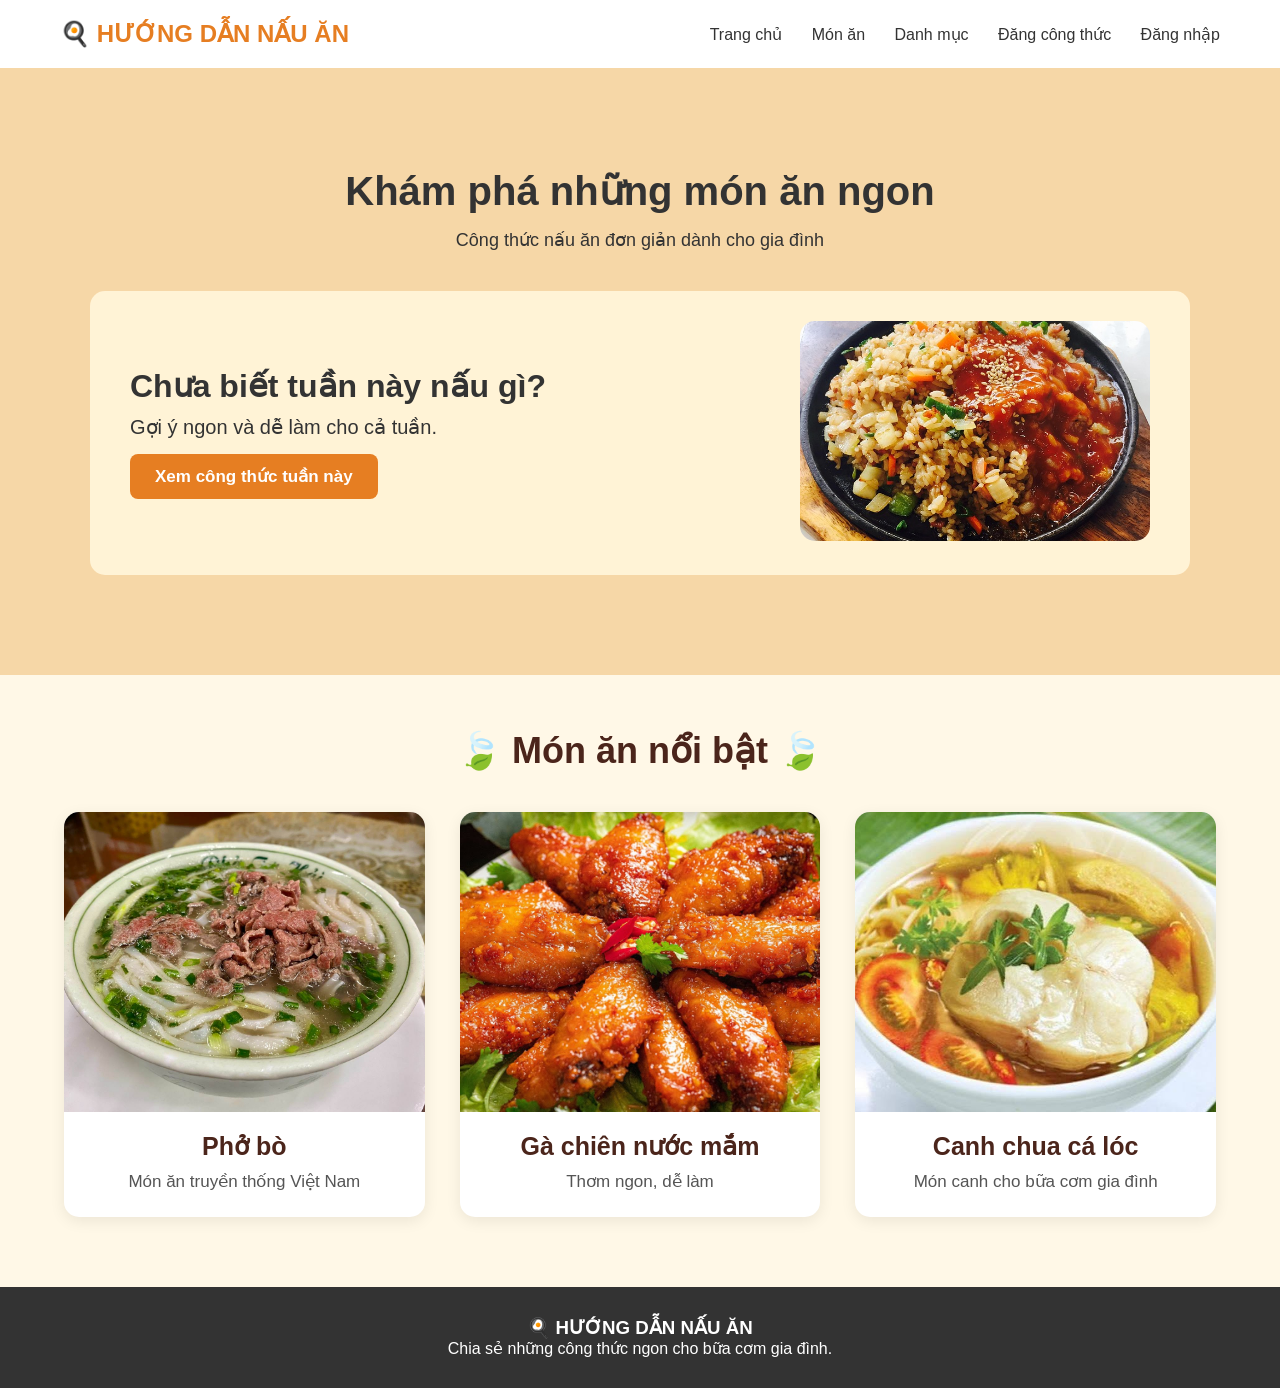
==== index.html @ c2b08f07 "Initial commit" ====
<!DOCTYPE html>
<html lang="vi">

<head>
    <meta charset="UTF-8">
    <meta name="viewport" content="width=device-width, initial-scale=1.0">
    <title>Hướng dẫn ấu ăn</title>
    <link rel="stylesheet" href="style.css">
</head>

<!-- HỘP GỢI Ý MÓN ĂN -->
<div id="hopGoiY" class="hop-goi-y">

    <div class="noi-dung-goi-y">

        <span class="dong" onclick="dongGoiY()">&times;</span>
        <h2>🍽️ Gợi ý món ăn tuần này</h2>
        <p class="mo-ta">
            Một vài món ngon, dễ làm cho gia đình
        </p>

        <div class="goi-y-mon">

            <!-- MÓN 1 -->
            <div class="goi-y-card">
                <img src="images/Dau xot ca chua.jpg" alt="Đậu xốt cà chua">
                <h3>Đậu xốt cà chua</h3>
                <p>⏱ 25 phút</p>
            </div>

            <!-- MÓN 2 -->
            <div class="goi-y-card">
                <img src="images/Com chien.jpg" alt="Cơm chiên">
                <h3>Cơm chiên</h3>
                <p>⏱ 25 phút</p>
            </div>

            <!-- MÓN 3 -->
            <div class="goi-y-card">
                <img src="images/Canh xuong khoai tay ca rot.jpg" alt="Canh xuơng khoai tây cà rốt">
                <h3>Canh xuơng khoai tây cà rốt</h3>
                <p>⏱ 20 phút</p>
            </div>

            <!-- MÓN 4 -->
            <div class="goi-y-card">
                <img src="images/Bun bo.jpg" alt="Bún bò">
                <h3>Bún bò</h3>
                <p>⏱ 20 phút</p>
            </div>
        </div>

        <button class="nut-dong" onclick="dongGoiY()">
            Đóng
        </button>

    </div>

</div>

<script src="script.js"></script>

<body>

    <!-- MENU -->
    <header>
        <div class="logo">
            🍳 HƯỚNG DẪN NẤU ĂN
        </div>

        <nav>
            <a href="index.html">Trang chủ</a>
            <a href="mon-an.html">Món ăn</a>
            <a href="danh-muc.html">Danh mục</a>
            <a href="#">Đăng công thức</a>
            <a href="#">Đăng nhập</a>
        </nav>
    </header>

    <!-- PHẦN GIỚI THIỆU -->
<section class="banner">

    <h1>Khám phá những món ăn ngon</h1>

    <p>
        Công thức nấu ăn đơn giản dành cho gia đình
    </p>

    <!-- BANNER TUẦN NÀY -->
    <div class="banner-tuan">
        <div class="banner-noi-dung">
            <h2>Chưa biết tuần này nấu gì?</h2>
            <p>Gợi ý ngon và dễ làm cho cả tuần.</p>
            <button onclick="moGoiY()">Xem công thức tuần này</button>
        </div>

        <div class="banner-mon-an">
            <img src="images/Com chien.jpg" alt="Cơm chiên">
        </div>

    </div>

</section>

    <!-- MÓN ĂN NỔI BẬT -->
<!-- MÓN ĂN NỔI BẬT -->
<section class="mon-an">

    <h2>🍃 Món ăn nổi bật 🍃</h2>

    <div class="danh-sach">

        <!-- PHỞ BÒ -->
        <div class="mon">

            <div class="anh-mon">
                <img src="images/Pho bo.jpg" alt="Phở bò">
            </div>

            <div class="thong-tin-mon">
                <h3>Phở bò</h3>
                <p>Món ăn truyền thống Việt Nam</p>
            </div>

        </div>


        <!-- GÀ CHIÊN -->
        <div class="mon">

            <div class="anh-mon">
                <img src="images/Ga chien nuoc mam.jpg" alt="Gà chiên nước mắm">
            </div>

            <div class="thong-tin-mon">
                <h3>Gà chiên nước mắm</h3>
                <p>Thơm ngon, dễ làm</p>
            </div>

        </div>


        <!-- CANH CHUA -->
        <div class="mon">

            <div class="anh-mon">
                <img src="images/Canh chua ca loc.jpg" alt="Canh chua">
            </div>

            <div class="thong-tin-mon">
                <h3>Canh chua cá lóc</h3>
                <p>Món canh cho bữa cơm gia đình</p>
            </div>

        </div>

    </div>

</section>


    <!-- DANH MỤC -->


    <!-- FOOTER -->
    <footer>
        <h3>🍳 HƯỚNG DẪN NẤU ĂN</h3>
        <p>
            Chia sẻ những công thức ngon cho bữa cơm gia đình.
        </p>
    </footer>

</body>

</html>
---- style.css ----
* {
    margin: 0;
    padding: 0;
    box-sizing: border-box;
}

body {
    font-family: Arial, sans-serif;
    background-color: #FFF8E7;
    color: #333;
}

/* MENU */
header {
    display: flex;
    justify-content: space-between;
    align-items: center;
    padding: 20px 60px;
    background-color: white;
}

.logo {
    font-size: 24px;
    font-weight: bold;
    color: #E67E22;
}

nav a {
    text-decoration: none;
    color: #333;
    margin-left: 25px;
}

nav a:hover {
    color: #E67E22;
}


/* BANNER */
.banner {
    text-align: center;
    padding: 100px 20px;
    background-color: #F6D7A7;
}

.banner h1 {
    font-size: 40px;
    margin-bottom: 15px;
}

.banner p {
    font-size: 18px;
    margin-bottom: 25px;
}

.banner button {
    padding: 12px 25px;
    border: none;
    border-radius: 8px;
    background-color: #E67E22;
    color: white;
    font-size: 16px;
}

/* =========================
   MÓN ĂN NỔI BẬT
========================= */
.mon-an {
    padding: 55px 5% 70px;
    background-color: #fff8e7;
    text-align: center;
}

/* TIÊU ĐỀ */
.mon-an h2 {
    margin-bottom: 40px;
    font-size: 36px;
    color: #4b251b;
    font-weight: bold;
}

/* DANH SÁCH 3 MÓN */
.danh-sach {
    display: flex;
    justify-content: center;
    align-items: stretch;
    gap: 35px;
    width: 100%;
    max-width: 1400px;
    margin: 0 auto;
}

/* THẺ MÓN ĂN */
.mon {
    width: 32%;
    max-width: 500px;
    background-color: white;
    border-radius: 15px;
    overflow: hidden;
    box-shadow: 0 4px 15px rgba(0, 0, 0, 0.08);
    transition: 0.3s;
}

/* HIỆU ỨNG KHI DI CHUỘT */
.mon:hover {
    transform: translateY(-5px);
    box-shadow: 0 8px 20px rgba(0, 0, 0, 0.15);
}

/* ẢNH */
.anh-mon {
    width: 100%;
    height: 300px;
    overflow: hidden;
}

/* ẢNH BÊN TRONG */
.anh-mon img {
    width: 100%;
    height: 100%;
    object-fit: cover;
    display: block;
    transition: 0.3s;
}

/* PHÓNG TO ẢNH KHI DI CHUỘT */
.mon:hover .anh-mon img {
    transform: scale(1.05);
}

/* THÔNG TIN */
.thong-tin-mon {
    padding: 20px 15px 25px;
}

/* TÊN MÓN */
.thong-tin-mon h3 {
    margin: 0 0 10px;
    font-size: 25px;
    color: #4b251b;
}

/* MÔ TẢ */
.thong-tin-mon p {
    margin: 0;
    font-size: 17px;
    color: #555;
}

/* DANH MỤC */
.danh-muc {
    text-align: center;
    padding: 50px 60px;
    background-color: white;
}

.categories {
    display: flex;
    justify-content: center;
    gap: 20px;
}

.categories div {
    padding: 15px 25px;
    background-color: #FFF8E7;
    border-radius: 8px;
}

/* FOOTER */
footer {
    text-align: center;
    padding: 30px;
    background-color: #333;
    color: white;
}

/* BANNER TUẦN NÀY */
.banner-tuan {
    max-width: 1100px;
    margin: 40px auto 0;
    padding: 30px 40px;
    display: flex;
    justify-content: space-between;
    align-items: center;
    background-color: #FFF3D6;
    border-radius: 15px;
    text-align: left;
}

.banner-noi-dung h2 {
    font-size: 32px;
    margin-bottom: 10px;
}

.banner-noi-dung p {
    font-size: 20px;
    margin-bottom: 15px;
}

.banner-noi-dung button {
    background-color: #E67E22;
    color: white;
    border: none;
    border-radius: 8px;
    padding: 12px 25px;
    font-size: 17px;
    font-weight: bold;
}

.banner-mon-an {
    width: 350px;
}

.banner-mon-an img {
    width: 100%;
    height: 220px;
    object-fit: cover;
    border-radius: 15px;
}

/* =========================
   HỘP GỢI Ý MÓN ĂN
========================= */
.hop-goi-y {
    display: none;
    position: fixed;
    top: 0;
    left: 0;
    width: 100%;
    height: 100%;
    background-color: rgba(0, 0, 0, 0.5);
    justify-content: center;
    align-items: center;
    z-index: 1000;
}

/* NỘI DUNG */
.noi-dung-goi-y {
    position: relative;
    width: 850px;
    max-width: 90%;
    padding: 35px;
    background-color: #fff8e7;
    border-radius: 20px;
    text-align: center;
}

/* TIÊU ĐỀ */
.noi-dung-goi-y h2 {
    margin-bottom: 10px;
    font-size: 30px;
    color: #4b251b;
}

/* MÔ TẢ */
.mo-ta {
    margin-bottom: 25px;
    color: #666;
    font-size: 16px;
}

/* DANH SÁCH */
.goi-y-mon {
    display: flex;
    justify-content: center;
    gap: 20px;
}

/* CARD */
.goi-y-card {
    width: 30%;
    background-color: white;
    border-radius: 12px;
    overflow: hidden;
    box-shadow: 0 3px 10px rgba(0, 0, 0, 0.1);
}

/* ẢNH */
.goi-y-card img {
    width: 100%;
    height: 150px;
    object-fit: cover;
}

/* TÊN */
.goi-y-card h3 {
    margin: 12px 0 5px;
    color: #4b251b;
}

/* THỜI GIAN */
.goi-y-card p {
    margin-bottom: 15px;
    color: #777;
}

/* NÚT ĐÓNG */
.nut-dong {
    margin-top: 25px;
    padding: 10px 25px;
    border: none;
    border-radius: 8px;
    background-color: #e67e22;
    color: white;
    font-size: 16px;
    cursor: pointer;
}

/* DẤU X */
.dong {
    position: absolute;
    top: 15px;
    right: 25px;
    font-size: 30px;
    cursor: pointer;
    color: #555;
}

/* =========================
   TRANG MÓN ĂN
========================= */
.tieu-de-trang {
    text-align: center;
    padding: 60px 20px 40px;
    background-color: #fff8e7;
}

.tieu-de-trang h1 {
    font-size: 38px;
    color: #4b251b;
    margin-bottom: 10px;
}

.tieu-de-trang p {
    font-size: 18px;
    color: #666;
}

/* DANH SÁCH MÓN */
.danh-sach-mon {
    padding: 40px 6% 70px;
    background-color: #fff8e7;
    display: flex;
    flex-wrap: wrap;
    justify-content: center;
    gap: 30px;
}

/* CARD MÓN */
.mon-card {
    width: 280px;
    background-color: white;
    border-radius: 15px;
    overflow: hidden;
    text-align: center;
    box-shadow: 0 4px 12px rgba(0,0,0,0.1);
}

.mon-card img {
    width: 100%;
    height: 200px;
    object-fit: cover;
}

.mon-card h2 {
    color: #4b251b;
    margin: 15px 0 8px;
}

.mon-card p {
    color: #666;
    padding: 0 15px;
}

.mon-card span {
    display: inline-block;
    margin: 10px 0 20px;
    padding: 6px 12px;
    background-color: #ffe0b2;
    border-radius: 20px;
    color: #8a4b08;
}

/* =========================
   DANH MỤC
========================= */
.danh-muc {
    display: flex;
    justify-content: center;
    align-items: stretch;
    gap: 30px;
    flex-wrap: wrap;
    padding: 40px 20px;
}

/* CARD DANH MỤC */
.danh-muc-card {
    width: 260px;
    padding: 30px 20px;
    background-color: #fff8e7;
    border-radius: 15px;
    text-align: center;
    box-shadow: 0 4px 12px rgba(0,0,0,0.1);
}

.danh-muc-card .icon {
    font-size: 55px;
    margin-bottom: 10px;
}

.danh-muc-card h2 {
    color: #4b251b;
    margin-bottom: 10px;
}

.danh-muc-card p {
    color: #666;
}

.danh-muc-card {
    display: block;
    text-decoration: none;
    color: inherit;
    cursor: pointer;
    transition: 0.3s;
}

.danh-muc-card:hover {
    transform: translateY(-8px);
    box-shadow: 0 8px 18px rgba(0, 0, 0, 0.15);
}
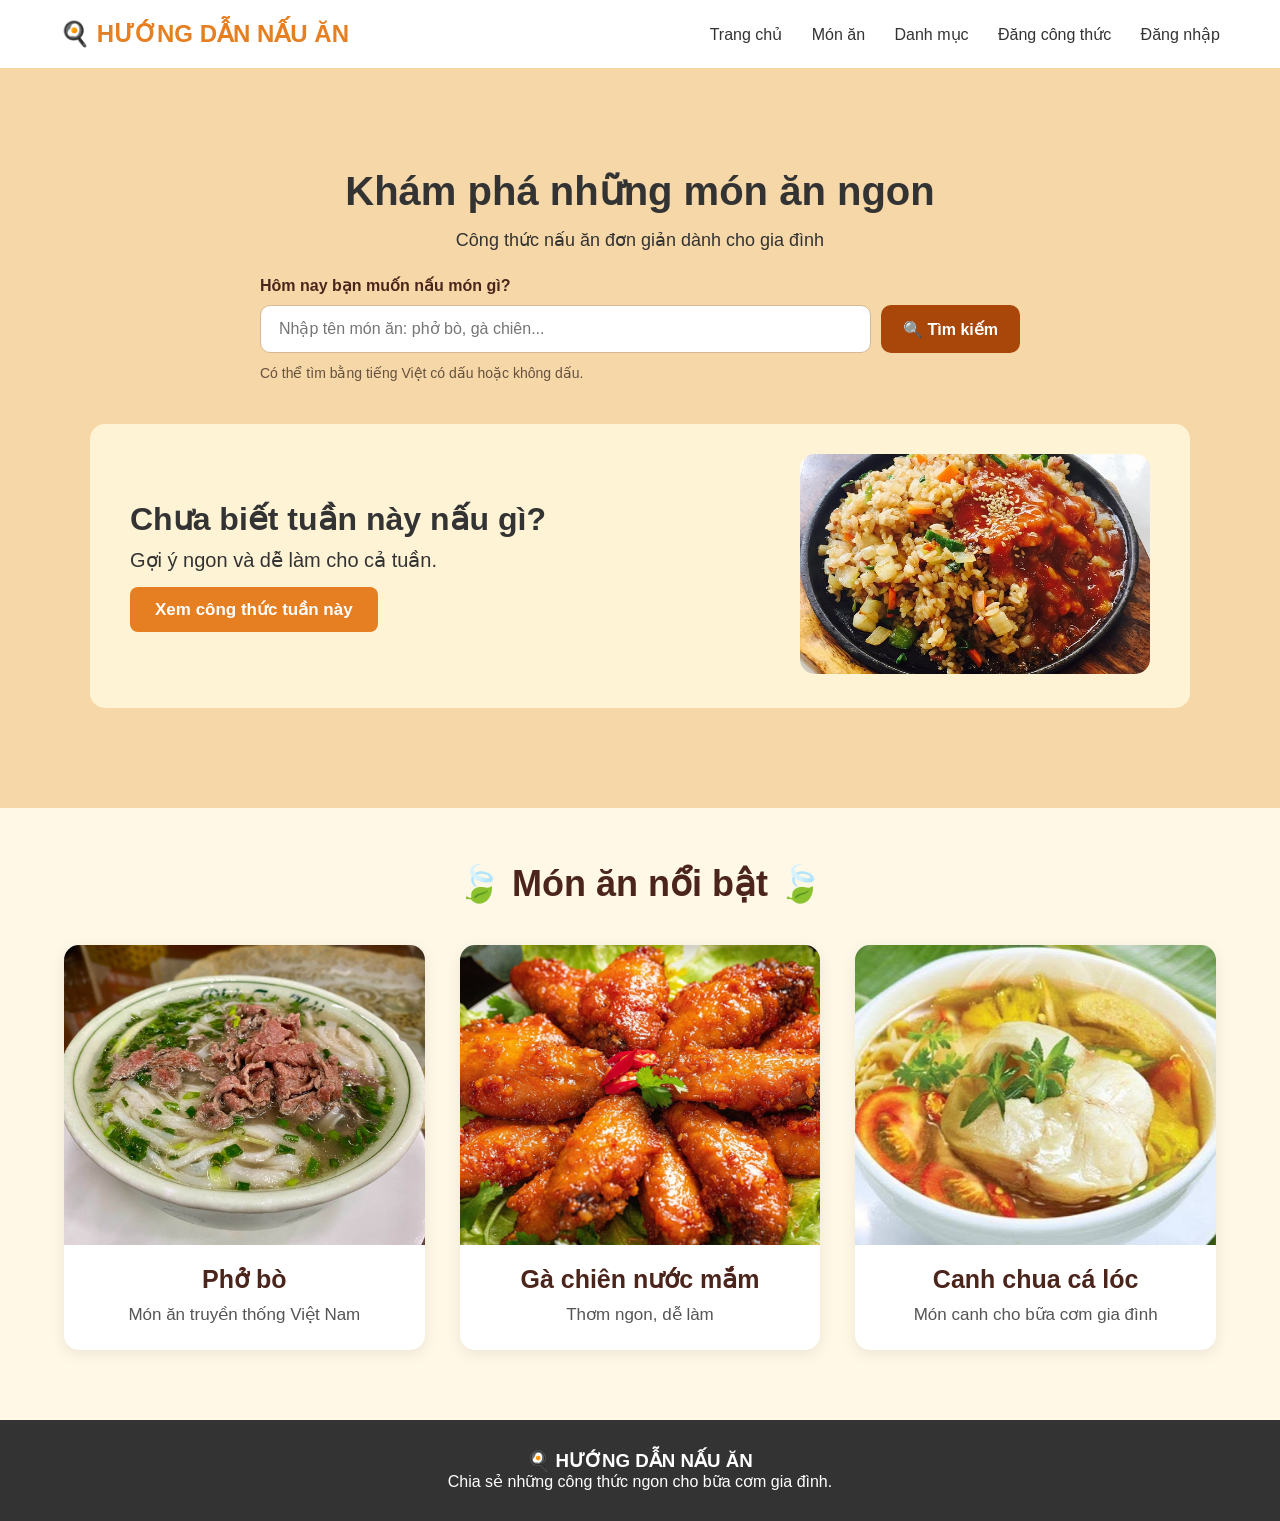
==== commit 10109a46: "tìm kiếm" ====
--- a/index.html
+++ b/index.html
@@ -85,7 +85,23 @@
     <p>
         Công thức nấu ăn đơn giản dành cho gia đình
     </p>
+<form class="khung-tim-kiem" action="mon-an.html" method="get" role="search">
+    <label for="timKiemTrangChu">Hôm nay bạn muốn nấu món gì?</label>
 
+    <div class="hang-tim-kiem">
+        <input
+            type="search"
+            id="timKiemTrangChu"
+            name="q"
+            placeholder="Nhập tên món ăn: phở bò, gà chiên..."
+        >
+        <button type="submit">🔍 Tìm kiếm</button>
+    </div>
+
+    <p class="goi-y-tim-kiem">
+        Có thể tìm bằng tiếng Việt có dấu hoặc không dấu.
+    </p>
+</form>
     <!-- BANNER TUẦN NÀY -->
     <div class="banner-tuan">
         <div class="banner-noi-dung">
--- a/style.css
+++ b/style.css
@@ -429,3 +429,148 @@
     transform: translateY(-8px);
     box-shadow: 0 8px 18px rgba(0, 0, 0, 0.15);
 }
+/* ===== TÌM KIẾM MÓN ĂN ===== */
+
+[hidden] {
+    display: none !important;
+}
+
+.khu-tim-kiem {
+    padding: 40px 20px 0;
+    text-align: center;
+}
+
+.khu-tim-kiem h1 {
+    color: #4b251b;
+    font-size: clamp(26px, 4vw, 36px);
+}
+
+.khung-tim-kiem {
+    width: 100%;
+    max-width: 760px;
+    margin: 25px auto;
+    text-align: left;
+}
+
+.khung-tim-kiem label {
+    display: block;
+    margin-bottom: 10px;
+    font-weight: bold;
+    color: #4b251b;
+}
+
+.hang-tim-kiem {
+    display: flex;
+    gap: 10px;
+}
+
+.hang-tim-kiem input {
+    flex: 1;
+    min-width: 0;
+    padding: 14px 18px;
+    border: 1px solid #d7b894;
+    border-radius: 10px;
+    background: white;
+    font: inherit;
+}
+
+.khung-tim-kiem button {
+    padding: 13px 22px;
+    border: none;
+    border-radius: 10px;
+    background: #a9470b;
+    color: white;
+    font: inherit;
+    font-weight: bold;
+    cursor: pointer;
+    transition: background 0.2s;
+}
+
+.khung-tim-kiem button:hover {
+    background: #873807;
+}
+
+.khung-tim-kiem :focus-visible {
+    outline: 3px solid #8a4b08;
+    outline-offset: 3px;
+}
+
+.khung-tim-kiem .goi-y-tim-kiem {
+    margin: 10px 0 0;
+    color: #65513f;
+    font-size: 14px;
+    line-height: 1.5;
+}
+
+.hang-bo-loc {
+    display: flex;
+    align-items: center;
+    flex-wrap: wrap;
+    gap: 12px;
+    margin-top: 18px;
+}
+
+.hang-bo-loc label {
+    margin-bottom: 0;
+}
+
+.hang-bo-loc select {
+    min-width: 0;
+    padding: 12px;
+    border: 1px solid #d7b894;
+    border-radius: 10px;
+    background: white;
+    color: #333;
+    font: inherit;
+}
+
+.khung-tim-kiem .nut-xoa {
+    background: #ffead2;
+    color: #873807;
+}
+
+.khung-tim-kiem .nut-xoa:hover {
+    background: #ffdbb1;
+}
+
+#soKetQua {
+    color: #65513f;
+    line-height: 1.6;
+    overflow-wrap: anywhere;
+}
+
+#khongCoKetQua {
+    max-width: 760px;
+    margin: 25px auto;
+    padding: 35px 20px;
+    border-radius: 15px;
+    background: white;
+}
+
+#khongCoKetQua h2 {
+    margin-bottom: 12px;
+    color: #4b251b;
+}
+
+#khongCoKetQua p {
+    color: #666;
+}
+
+@media (max-width: 600px) {
+    .hang-tim-kiem {
+        flex-direction: column;
+    }
+
+    .hang-tim-kiem input,
+    .hang-tim-kiem button {
+        width: 100%;
+    }
+
+    .hang-bo-loc select {
+        flex: 1;
+    }
+
+    .hang-bo-loc .nut-xoa {
+        width: 100%;
+    }
+}
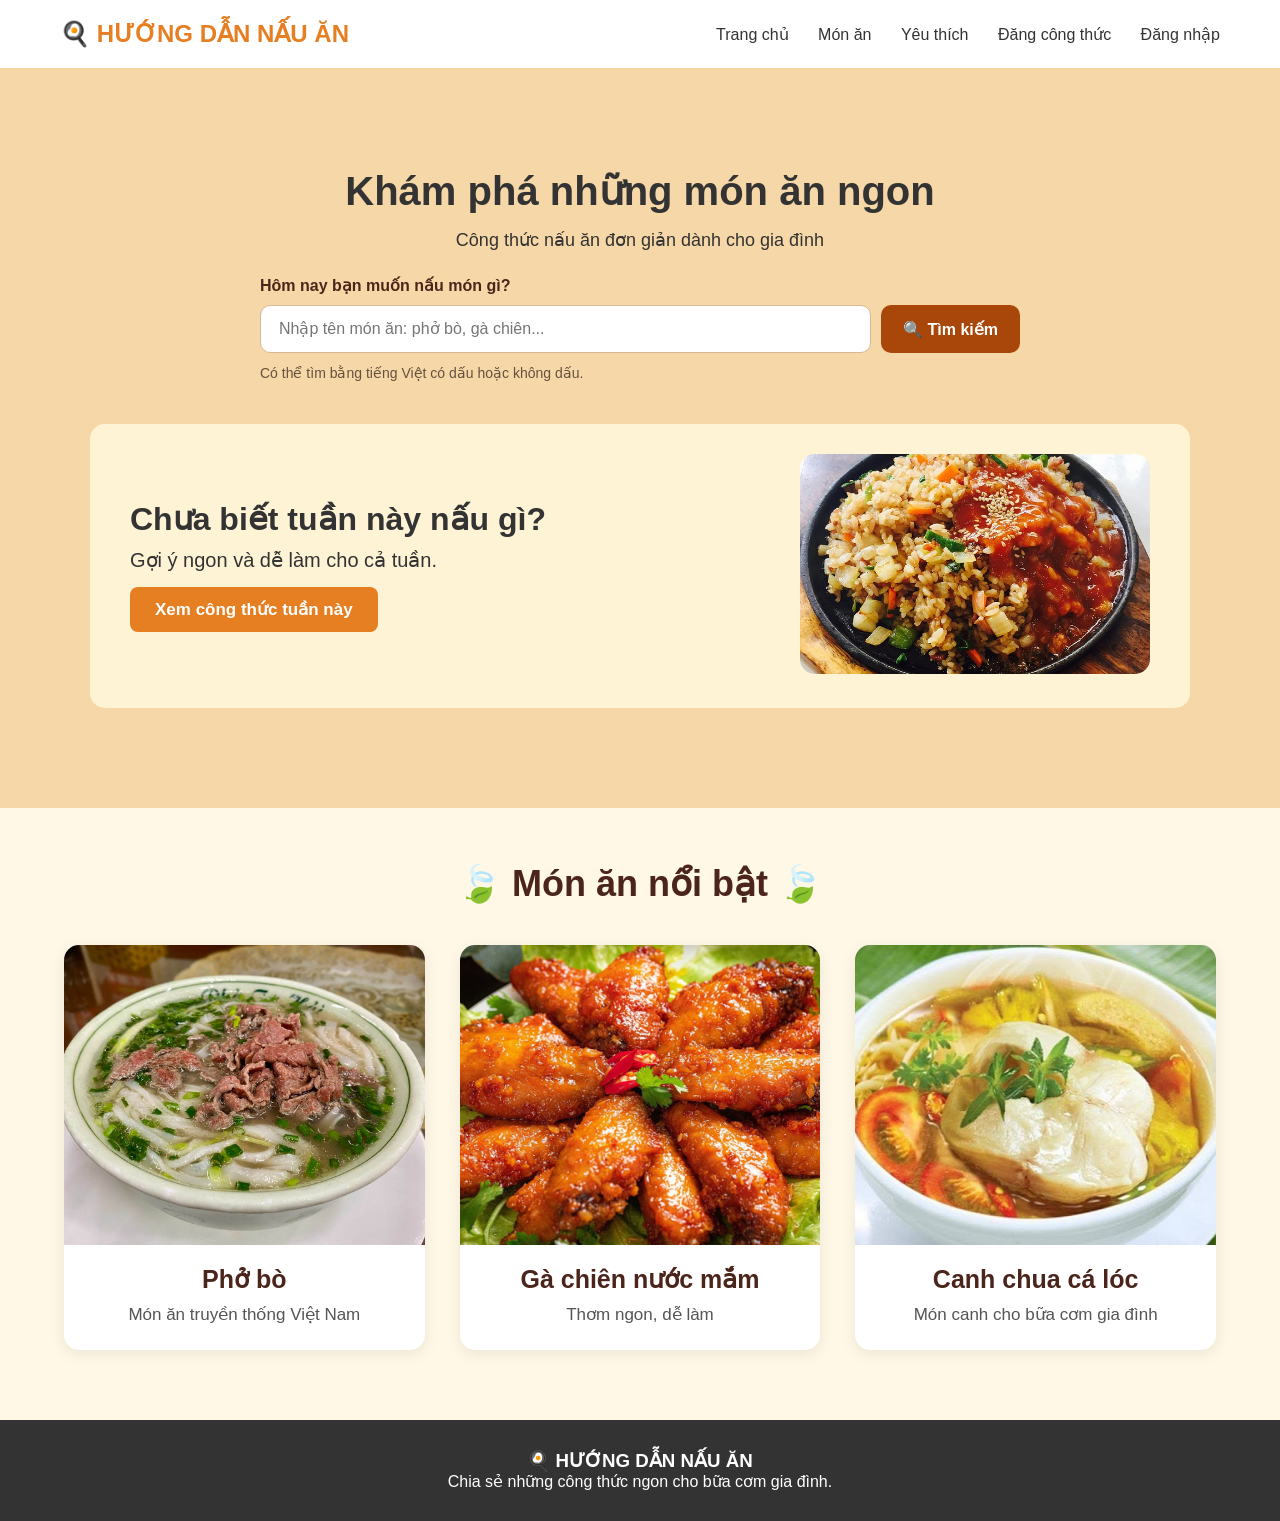
==== commit ed1b4035: "them phan yeu thich" ====
--- a/index.html
+++ b/index.html
@@ -4,9 +4,11 @@
 <head>
     <meta charset="UTF-8">
     <meta name="viewport" content="width=device-width, initial-scale=1.0">
-    <title>Hướng dẫn ấu ăn</title>
+    <title>Hướng dẫn nấu ăn</title>
     <link rel="stylesheet" href="style.css">
 </head>
+
+<body>
 
 <!-- HỘP GỢI Ý MÓN ĂN -->
 <div id="hopGoiY" class="hop-goi-y">
@@ -58,9 +60,6 @@
 
 </div>
 
-<script src="script.js"></script>
-
-<body>
 
     <!-- MENU -->
     <header>
@@ -71,9 +70,9 @@
         <nav>
             <a href="index.html">Trang chủ</a>
             <a href="mon-an.html">Món ăn</a>
-            <a href="danh-muc.html">Danh mục</a>
-            <a href="#">Đăng công thức</a>
-            <a href="#">Đăng nhập</a>
+            <a href="yeu-thich.html">Yêu thích</a>
+            <a href="dang-cong-thuc.html" class="recipe-link">Đăng công thức</a>
+            <a href="dang-nhap.html" class="auth-link">Đăng nhập</a>
         </nav>
     </header>
 
@@ -186,6 +185,7 @@
         </p>
     </footer>
 
+<script src="config.js"></script>
+<script src="script.js"></script>
 </body>
-
-</html>+</html>
--- a/style.css
+++ b/style.css
@@ -573,4 +573,419 @@
     .hang-bo-loc .nut-xoa {
         width: 100%;
     }
-}+}
+.mon-card,
+.mon,
+.goi-y-card {
+    cursor: pointer;
+}
+/* =========================
+   TRANG CHI TIẾT MÓN ĂN
+========================= */
+
+.chi-tiet-mon {
+    max-width: 1250px;
+    margin: 0 auto;
+    padding: 35px 25px 70px;
+}
+
+.nut-quay-lai {
+    display: inline-block;
+    margin-bottom: 25px;
+    color: #a9470b;
+    font-weight: bold;
+    text-decoration: none;
+}
+
+.nut-quay-lai:hover {
+    text-decoration: underline;
+}
+
+.chi-tiet-dau-trang {
+    display: grid;
+    grid-template-columns: minmax(0, 1.6fr) minmax(300px, 0.75fr);
+    gap: 35px;
+    align-items: start;
+}
+
+.chi-tiet-anh {
+    overflow: hidden;
+    border-radius: 20px;
+    background: white;
+    box-shadow: 0 8px 25px rgba(75, 37, 27, 0.12);
+}
+
+.chi-tiet-anh img {
+    display: block;
+    width: 100%;
+    height: 460px;
+    object-fit: cover;
+}
+
+.chi-tiet-thong-tin {
+    padding: 30px;
+    border: 1px solid #f0c7a3;
+    border-radius: 20px;
+    background: white;
+    box-shadow: 0 8px 25px rgba(75, 37, 27, 0.08);
+}
+
+.nhan-danh-muc {
+    display: inline-block;
+    padding: 7px 13px;
+    border-radius: 20px;
+    background: #ffead2;
+    color: #a9470b;
+    font-size: 14px;
+    font-weight: bold;
+}
+
+.chi-tiet-thong-tin h1 {
+    margin: 16px 0 12px;
+    color: #4b251b;
+    font-size: clamp(30px, 4vw, 44px);
+    line-height: 1.2;
+}
+
+.chi-tiet-thong-tin > p {
+    color: #65513f;
+    font-size: 17px;
+    line-height: 1.6;
+}
+
+.thong-so-mon {
+    display: grid;
+    grid-template-columns: repeat(3, 1fr);
+    gap: 10px;
+    margin: 25px 0;
+    padding: 20px 10px;
+    border-radius: 14px;
+    background: #fff8e7;
+    text-align: center;
+}
+
+.thong-so-mon div {
+    display: flex;
+    flex-direction: column;
+    gap: 7px;
+    padding: 0 7px;
+}
+
+.thong-so-mon strong {
+    color: #a9470b;
+    font-size: 14px;
+}
+
+.thong-so-mon span {
+    color: #333;
+    font-size: 15px;
+    font-weight: bold;
+}
+
+.nut-yeu-thich {
+    width: 100%;
+    padding: 14px 20px;
+    border: 1px solid #e67e22;
+    border-radius: 10px;
+    background: white;
+    color: #a9470b;
+    font-size: 16px;
+    font-weight: bold;
+    cursor: pointer;
+    transition: 0.25s;
+}
+
+.nut-yeu-thich:hover {
+    background: #a9470b;
+    color: white;
+}
+
+.nut-xoa-cong-thuc {
+    width: 100%;
+    margin-top: 18px;
+    padding: 12px 16px;
+    border: none;
+    border-radius: 10px;
+    background: #b00020;
+    color: white;
+    font-size: 15px;
+    font-weight: bold;
+    cursor: pointer;
+}
+
+.nut-xoa-cong-thuc:hover {
+    background: #8d0018;
+}
+
+.recipe-card {
+    position: relative;
+}
+
+.recipe-card-actions {
+    position: absolute;
+    right: 12px;
+    bottom: 12px;
+    display: flex;
+    gap: 8px;
+}
+
+.delete-recipe-btn {
+    border: none;
+    border-radius: 8px;
+    background: #b00020;
+    color: white;
+    padding: 8px 10px;
+    font-size: 12px;
+    cursor: pointer;
+}
+
+.edit-recipe-btn {
+    display: inline-block;
+    border-radius: 8px;
+    background: #4b7043;
+    color: white;
+    padding: 8px 10px;
+    font-size: 12px;
+    text-decoration: none;
+}
+
+.delete-recipe-btn:hover {
+    background: #8d0018;
+}
+
+.edit-recipe-btn:hover {
+    background: #365330;
+}
+
+.recipe-owner-actions:not([hidden]) {
+    display: grid;
+    gap: 10px;
+}
+
+.nut-sua-cong-thuc {
+    display: block;
+    padding: 12px 16px;
+    border-radius: 10px;
+    background: #4b7043;
+    color: white;
+    font-weight: bold;
+    text-align: center;
+    text-decoration: none;
+}
+
+.nut-sua-cong-thuc:hover {
+    background: #365330;
+}
+
+.noi-dung-cong-thuc {
+    max-width: 820px;
+    margin-top: 45px;
+}
+
+.khoi-noi-dung {
+    margin-bottom: 25px;
+    padding: 28px 30px;
+    border-radius: 16px;
+    background: white;
+    box-shadow: 0 5px 18px rgba(75, 37, 27, 0.08);
+}
+
+.khoi-noi-dung h2 {
+    margin-bottom: 18px;
+    color: #4b251b;
+    font-size: 26px;
+}
+
+.khoi-noi-dung ul,
+.khoi-noi-dung ol {
+    padding-left: 25px;
+}
+
+.khoi-noi-dung li {
+    margin-bottom: 12px;
+    color: #3e342c;
+    font-size: 16px;
+    line-height: 1.6;
+}
+
+.video-chua-co {
+    color: #65513f;
+    font-style: italic;
+}
+
+/* Giao diện điện thoại */
+@media (max-width: 800px) {
+    .chi-tiet-mon {
+        padding: 25px 16px 50px;
+    }
+
+    .chi-tiet-dau-trang {
+        grid-template-columns: 1fr;
+        gap: 22px;
+    }
+
+    .chi-tiet-anh img {
+        height: 300px;
+    }
+
+    .chi-tiet-thong-tin {
+        padding: 22px;
+    }
+
+    .thong-so-mon {
+        grid-template-columns: 1fr;
+        text-align: left;
+        padding: 15px;
+    }
+
+    .thong-so-mon div {
+        flex-direction: row;
+        justify-content: space-between;
+        padding: 10px 0;
+        border-bottom: 1px solid #f0dfcc;
+    }
+
+    .thong-so-mon div:last-child {
+        border-bottom: none;
+    }
+
+    .khoi-noi-dung {
+        padding: 22px;
+    }
+}
+#khungVideo {
+    overflow: hidden;
+    border-radius: 14px;
+    background: #1d1d1d;
+    aspect-ratio: 16 / 9;
+}
+
+#khungVideo iframe {
+    display: block;
+    width: 100%;
+    height: 100%;
+    border: 0;
+}
+
+.auth-page {
+    display: flex;
+    justify-content: center;
+    align-items: center;
+    min-height: calc(100vh - 120px);
+    padding: 40px 20px;
+    background: #fff8e7;
+}
+
+.auth-card {
+    width: 100%;
+    max-width: 520px;
+    background: #fff;
+    border-radius: 20px;
+    box-shadow: 0 10px 30px rgba(0, 0, 0, 0.08);
+    padding: 35px 30px;
+}
+
+.wide-card {
+    max-width: 700px;
+}
+
+.auth-card h1 {
+    font-size: 36px;
+    color: #4b251b;
+    margin-bottom: 8px;
+    text-align: center;
+}
+
+.auth-subtitle {
+    color: #666;
+    text-align: center;
+    margin-bottom: 25px;
+}
+
+.auth-mode {
+    display: flex;
+    gap: 8px;
+    margin-bottom: 22px;
+}
+
+.auth-mode button {
+    flex: 1;
+    padding: 10px;
+    border: 1px solid #e2b77d;
+    border-radius: 8px;
+    background: #fffdf8;
+    color: #4b251b;
+    font: inherit;
+    font-weight: bold;
+    cursor: pointer;
+}
+
+.auth-mode button[aria-pressed="true"] {
+    border-color: #e67e22;
+    background: #e67e22;
+    color: white;
+}
+
+.form-box {
+    display: flex;
+    flex-direction: column;
+    gap: 12px;
+}
+
+.form-box label {
+    font-weight: bold;
+    color: #4b251b;
+}
+
+.form-box input,
+.form-box select,
+.form-box textarea {
+    width: 100%;
+    padding: 12px 14px;
+    border: 1px solid #e2b77d;
+    border-radius: 10px;
+    background: #fffdf8;
+    font: inherit;
+}
+
+.form-box textarea {
+    resize: vertical;
+}
+
+.form-box button {
+    margin-top: 12px;
+    padding: 14px 18px;
+    border: none;
+    border-radius: 10px;
+    background: #e67e22;
+    color: white;
+    font-weight: bold;
+    cursor: pointer;
+}
+
+.form-box button:hover {
+    background: #c96512;
+}
+
+.form-message {
+    margin-top: 18px;
+    min-height: 22px;
+    text-align: center;
+    font-weight: bold;
+}
+
+.demo-account {
+    margin-top: 16px;
+    color: #65513f;
+    text-align: center;
+}
+
+@media (max-width: 600px) {
+    .auth-card {
+        padding: 25px 18px;
+    }
+
+    .auth-card h1 {
+        font-size: 28px;
+    }
+}
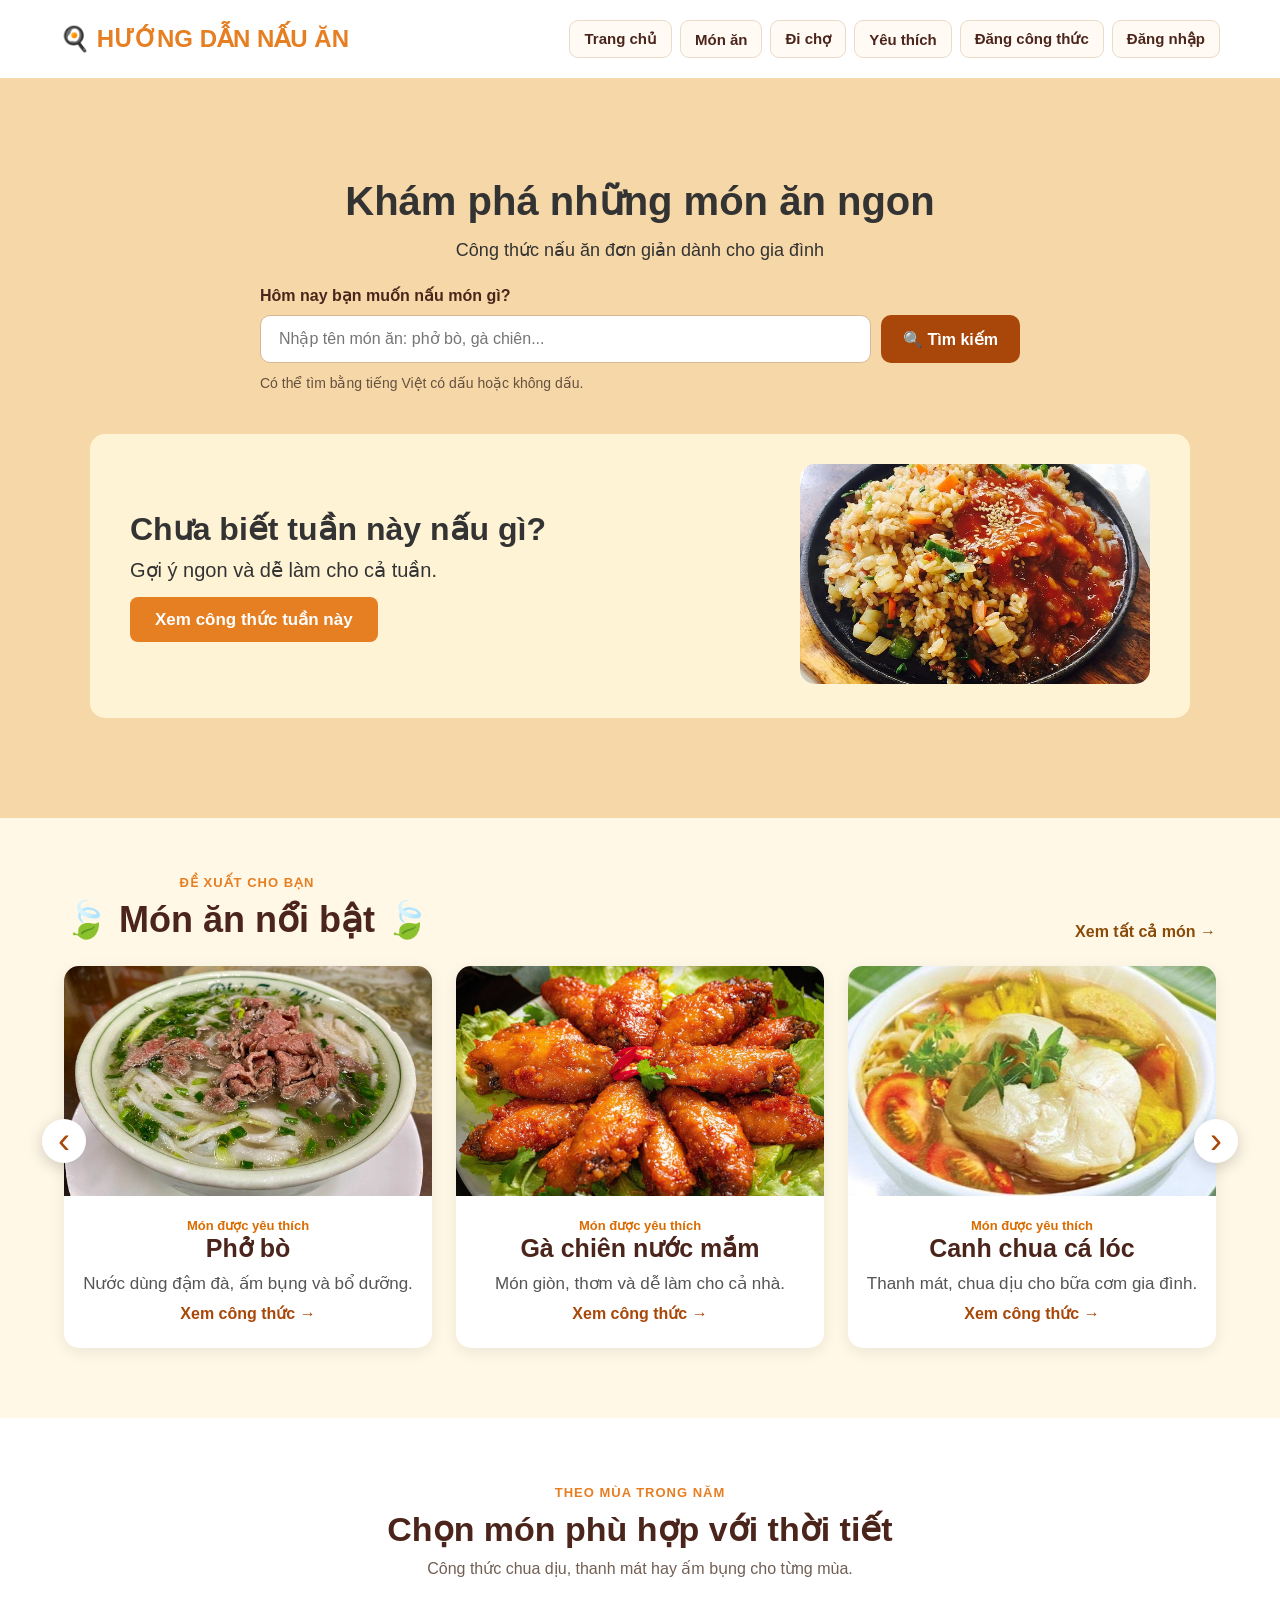
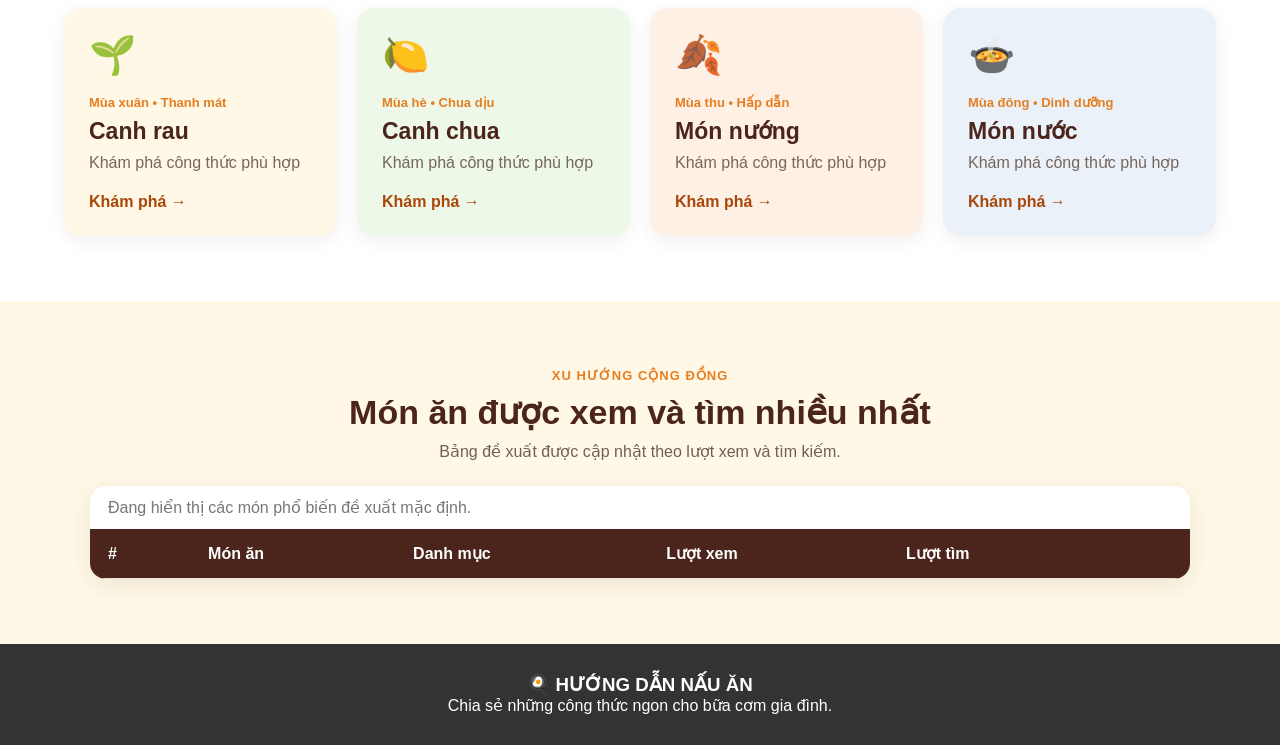
==== commit ef2789bb: "Hoàn thành Co-authored-by: Copilot <223556219+Copilot@users.noreply.github.com>" ====
--- a/index.html
+++ b/index.html
@@ -70,8 +70,10 @@
         <nav>
             <a href="index.html">Trang chủ</a>
             <a href="mon-an.html">Món ăn</a>
+            <a href="di-cho.html">Đi chợ</a>
             <a href="yeu-thich.html">Yêu thích</a>
             <a href="dang-cong-thuc.html" class="recipe-link">Đăng công thức</a>
+            <a href="admin.html" class="admin-link" hidden>Quản trị</a>
             <a href="dang-nhap.html" class="auth-link">Đăng nhập</a>
         </nav>
     </header>
@@ -118,61 +120,47 @@
 </section>
 
     <!-- MÓN ĂN NỔI BẬT -->
-<!-- MÓN ĂN NỔI BẬT -->
-<section class="mon-an">
-
-    <h2>🍃 Món ăn nổi bật 🍃</h2>
-
-    <div class="danh-sach">
-
-        <!-- PHỞ BÒ -->
-        <div class="mon">
-
-            <div class="anh-mon">
-                <img src="images/Pho bo.jpg" alt="Phở bò">
-            </div>
-
-            <div class="thong-tin-mon">
-                <h3>Phở bò</h3>
-                <p>Món ăn truyền thống Việt Nam</p>
-            </div>
-
+<section class="mon-an" id="mon-an-noi-bat">
+    <div class="tieu-de-noi-bat">
+        <div>
+            <span class="nhan-phan-khu">Đề xuất cho bạn</span>
+            <h2>🍃 Món ăn nổi bật 🍃</h2>
         </div>
-
-
-        <!-- GÀ CHIÊN -->
-        <div class="mon">
-
-            <div class="anh-mon">
-                <img src="images/Ga chien nuoc mam.jpg" alt="Gà chiên nước mắm">
-            </div>
-
-            <div class="thong-tin-mon">
-                <h3>Gà chiên nước mắm</h3>
-                <p>Thơm ngon, dễ làm</p>
-            </div>
-
-        </div>
-
-
-        <!-- CANH CHUA -->
-        <div class="mon">
-
-            <div class="anh-mon">
-                <img src="images/Canh chua ca loc.jpg" alt="Canh chua">
-            </div>
-
-            <div class="thong-tin-mon">
-                <h3>Canh chua cá lóc</h3>
-                <p>Món canh cho bữa cơm gia đình</p>
-            </div>
-
-        </div>
-
+        <a class="xem-tat-ca" href="mon-an.html">Xem tất cả món →</a>
     </div>
 
+    <div class="noi-bat-kieu-xoay">
+        <button class="nut-chuyen-mon nut-truoc" type="button" aria-label="Món trước">‹</button>
+        <div class="danh-sach danh-sach-noi-bat" id="danhSachNoiBat"></div>
+        <button class="nut-chuyen-mon nut-sau" type="button" aria-label="Món tiếp theo">›</button>
+    </div>
 </section>
 
+    <!-- MÓN ĂN THEO MÙA -->
+<section class="mon-an-theo-mua">
+    <div class="tieu-de-phan-khu">
+        <span class="nhan-phan-khu">Theo mùa trong năm</span>
+        <h2>Chọn món phù hợp với thời tiết</h2>
+        <p>Công thức chua dịu, thanh mát hay ấm bụng cho từng mùa.</p>
+    </div>
+    <div class="luoi-mon-theo-mua" id="danhSachTheoMua"></div>
+</section>
+
+    <!-- MÓN ĂN PHỔ BIẾN -->
+<section class="bang-mon-noi-bat">
+    <div class="tieu-de-phan-khu">
+        <span class="nhan-phan-khu">Xu hướng cộng đồng</span>
+        <h2>Món ăn được xem và tìm nhiều nhất</h2>
+        <p>Bảng đề xuất được cập nhật theo lượt xem và tìm kiếm.</p>
+    </div>
+    <div class="khung-bang-noi-bat">
+        <p id="bangMonTrong" class="thong-bao-trong" hidden></p>
+        <table>
+            <thead><tr><th>#</th><th>Món ăn</th><th>Danh mục</th><th>Lượt xem</th><th>Lượt tìm</th><th></th></tr></thead>
+            <tbody id="bangMonPhoBien"></tbody>
+        </table>
+    </div>
+</section>
 
     <!-- DANH MỤC -->
 
--- a/style.css
+++ b/style.css
@@ -25,14 +25,42 @@
     color: #E67E22;
 }
 
+nav {
+    display: flex;
+    align-items: center;
+    justify-content: flex-end;
+    flex-wrap: wrap;
+    gap: 8px;
+}
+
 nav a {
+    display: inline-flex;
+    align-items: center;
+    justify-content: center;
+    min-height: 38px;
+    margin-left: 0;
+    padding: 8px 14px;
+    border: 1px solid #eadbc9;
+    border-radius: 9px;
+    background: #fffaf4;
+    color: #4b251b;
+    font-size: 15px;
+    font-weight: 600;
     text-decoration: none;
-    color: #333;
-    margin-left: 25px;
+    transition: 0.2s ease;
 }
 
 nav a:hover {
-    color: #E67E22;
+    border-color: #e67e22;
+    background: #fff0dc;
+    color: #a9470b;
+    transform: translateY(-1px);
+}
+
+nav a.admin-link:not([hidden]) {
+    border-color: #d6e4cc;
+    background: #f4f8f1;
+    color: #365330;
 }
 
 
@@ -167,6 +195,126 @@
 }
 
 /* FOOTER */
+.recipe-moderation-note {
+    margin: 6px 0 18px;
+    padding: 10px 12px;
+    border-radius: 8px;
+    background: #fff5e6;
+    color: #7a4a00;
+}
+
+.pending-recipe-card {
+    margin: 12px 0;
+    padding: 16px;
+    border: 1px solid #d7b894;
+    border-radius: 10px;
+    background: white;
+}
+
+.pending-recipe-description {
+    color: #555;
+}
+
+.pending-recipe-details {
+    margin: 16px 0;
+    padding: 14px;
+    border-radius: 8px;
+    background: #fff8ef;
+}
+
+.pending-recipe-details h4 {
+    margin: 12px 0 6px;
+}
+
+.pending-recipe-details ul,
+.pending-recipe-details ol {
+    margin: 0;
+    padding-left: 24px;
+}
+
+.pending-recipe-details li {
+    margin: 5px 0;
+}
+
+.moderation-form {
+    display: flex;
+    align-items: center;
+    flex-wrap: wrap;
+    gap: 10px;
+}
+
+.moderation-form select,
+.moderation-form button {
+    padding: 9px;
+}
+
+.reject-recipe-button {
+    background: #b00020;
+}
+
+/* Trang chủ: món nổi bật, theo mùa và bảng xu hướng */
+.tieu-de-noi-bat,
+.tieu-de-phan-khu {
+    max-width: 1400px;
+    margin: 0 auto 25px;
+}
+.tieu-de-noi-bat { display: flex; align-items: flex-end; justify-content: space-between; }
+.tieu-de-noi-bat h2 { margin: 8px 0 0; }
+.nhan-phan-khu { color: #e67e22; font-weight: 700; text-transform: uppercase; letter-spacing: 1px; font-size: 13px; }
+.xem-tat-ca { color: #8a4b08; font-weight: 700; text-decoration: none; }
+.noi-bat-kieu-xoay { position: relative; max-width: 1400px; margin: auto; }
+.danh-sach-noi-bat { gap: 24px; }
+.mon-noi-bat-card { width: calc((100% - 48px) / 3); cursor: pointer; }
+.mon-noi-bat-card .anh-mon { height: 230px; }
+.tuy-chon-mon { color: #d96b00; font-size: 13px; font-weight: 700; }
+.xem-cong-thuc { display: inline-block; margin-top: 10px; color: #a94708; font-weight: 700; }
+.nut-chuyen-mon { position: absolute; top: 40%; z-index: 2; width: 44px; height: 44px; border: 0; border-radius: 50%; background: white; color: #a94708; font-size: 36px; line-height: 36px; box-shadow: 0 4px 16px rgba(0,0,0,.18); cursor: pointer; }
+.nut-truoc { left: -22px; }
+.nut-sau { right: -22px; }
+.cham-chuyen-mon { display: flex; justify-content: center; gap: 8px; margin-top: 22px; }
+.cham-noi-bat { width: 9px; height: 9px; padding: 0; border: 0; border-radius: 50%; background: #d6c5af; cursor: pointer; }
+.cham-noi-bat.active { width: 28px; border-radius: 10px; background: #e67e22; }
+.mon-an-theo-mua { padding: 65px 5%; background: #fff; text-align: center; }
+.tieu-de-phan-khu h2 { margin: 8px 0 10px; color: #4b251b; font-size: 34px; }
+.tieu-de-phan-khu p { color: #715f54; }
+.luoi-mon-theo-mua { max-width: 1400px; margin: 30px auto 0; display: grid; grid-template-columns: repeat(4, 1fr); gap: 20px; }
+.the-theo-mua { min-height: 220px; padding: 25px; border-radius: 18px; background: #fff8e7; color: #4b251b; text-decoration: none; text-align: left; box-shadow: 0 5px 18px rgba(75,37,27,.07); transition: transform .2s; }
+.the-theo-mua:hover { transform: translateY(-6px); }
+.the-theo-mua:nth-child(2) { background: #edf8e9; }
+.the-theo-mua:nth-child(3) { background: #fff0e6; }
+.the-theo-mua:nth-child(4) { background: #eaf1f8; }
+.the-theo-mua .icon-mua { font-size: 38px; }
+.the-theo-mua span { display: block; margin-top: 18px; color: #e67e22; font-size: 13px; font-weight: 700; }
+.the-theo-mua h3 { margin: 8px 0; font-size: 23px; }
+.the-theo-mua p { min-height: 40px; color: #76665b; }
+.the-theo-mua strong { color: #a94708; }
+.bang-mon-noi-bat { padding: 65px 5%; background: #fff8e7; }
+.bang-mon-noi-bat .tieu-de-phan-khu { text-align: center; }
+.khung-bang-noi-bat { max-width: 1100px; margin: 0 auto; overflow-x: auto; border-radius: 16px; background: white; box-shadow: 0 6px 24px rgba(75,37,27,.09); }
+.khung-bang-noi-bat table { width: 100%; border-collapse: collapse; }
+.khung-bang-noi-bat th, .khung-bang-noi-bat td { padding: 15px 18px; border-bottom: 1px solid #eee4d7; text-align: left; }
+.khung-bang-noi-bat th { background: #4b251b; color: white; }
+.mon-trong-bang { display: flex; align-items: center; gap: 12px; min-width: 220px; }
+.mon-trong-bang img { width: 58px; height: 48px; object-fit: cover; border-radius: 8px; }
+.hang-xep-hang { display: inline-grid; place-items: center; width: 32px; height: 32px; border-radius: 50%; background: #fff0d9; color: #a94708; font-weight: 800; }
+.khung-bang-noi-bat td a { color: #a94708; font-weight: 700; white-space: nowrap; }
+.thong-bao-trong { margin: 12px 18px; color: #777; }
+
+@media (max-width: 900px) {
+    .mon-noi-bat-card { width: calc((100% - 24px) / 2); }
+    .mon-noi-bat-card:nth-child(3) { display: none; }
+    .luoi-mon-theo-mua { grid-template-columns: repeat(2, 1fr); }
+}
+@media (max-width: 600px) {
+    .tieu-de-noi-bat { align-items: flex-start; gap: 15px; }
+    .xem-tat-ca { white-space: nowrap; }
+    .mon-noi-bat-card { width: 100%; }
+    .mon-noi-bat-card:nth-child(n+2) { display: none; }
+    .nut-truoc { left: -10px; }
+    .nut-sau { right: -10px; }
+    .luoi-mon-theo-mua { grid-template-columns: 1fr; }
+}
+
 footer {
     text-align: center;
     padding: 30px;
@@ -474,6 +622,13 @@
     font: inherit;
 }
 
+.ghi-chu-tim-kiem {
+    margin: 8px 0 0;
+    color: #65513f;
+    font-size: 14px;
+    line-height: 1.5;
+}
+
 .khung-tim-kiem button {
     padding: 13px 22px;
     border: none;
@@ -587,9 +742,14 @@
     max-width: 1250px;
     margin: 0 auto;
     padding: 35px 25px 70px;
+    display: grid;
+    grid-template-columns: minmax(0, 1.6fr) minmax(300px, 0.75fr);
+    column-gap: 35px;
 }
 
 .nut-quay-lai {
+    grid-column: 1 / -1;
+    justify-self: start;
     display: inline-block;
     margin-bottom: 25px;
     color: #a9470b;
@@ -602,10 +762,16 @@
 }
 
 .chi-tiet-dau-trang {
-    display: grid;
-    grid-template-columns: minmax(0, 1.6fr) minmax(300px, 0.75fr);
-    gap: 35px;
-    align-items: start;
+    display: contents;
+}
+
+.cot-trai-mon {
+    grid-column: 1;
+    min-width: 0;
+}
+
+.chi-tiet-thong-tin {
+    grid-column: 2;
 }
 
 .chi-tiet-anh {
@@ -615,6 +781,14 @@
     box-shadow: 0 8px 25px rgba(75, 37, 27, 0.12);
 }
 
+.cot-trai-mon {
+    min-width: 0;
+}
+
+.nguyen-lieu-ben-duoi-anh {
+    margin-top: 24px;
+}
+
 .chi-tiet-anh img {
     display: block;
     width: 100%;
@@ -623,7 +797,9 @@
 }
 
 .chi-tiet-thong-tin {
-    padding: 30px;
+   align-self: start;
+   min-width: 0;
+   padding: 24px;
     border: 1px solid #f0c7a3;
     border-radius: 20px;
     background: white;
@@ -631,8 +807,11 @@
 }
 
 .nhan-danh-muc {
-    display: inline-block;
-    padding: 7px 13px;
+   display: block;
+   width: max-content;
+   max-width: 100%;
+   padding: 7px 13px;
+   margin-bottom: 10px;
     border-radius: 20px;
     background: #ffead2;
     color: #a9470b;
@@ -641,24 +820,71 @@
 }
 
 .chi-tiet-thong-tin h1 {
-    margin: 16px 0 12px;
-    color: #4b251b;
-    font-size: clamp(30px, 4vw, 44px);
-    line-height: 1.2;
+    clear: both;
+   margin: 8px 0 10px;
+    color: #4b251b;
+    font-size: clamp(28px, 3vw, 38px);
+    line-height: 1.15;
+    overflow-wrap: anywhere;
 }
 
 .chi-tiet-thong-tin > p {
+   margin-bottom: 0;
+   color: #65513f;
+   font-size: 15px;
+   line-height: 1.45;
+}
+
+.bo-chon-khau-phan {
+   margin: 14px 0;
+   padding: 12px;
+    border-radius: 10px;
+    background: #fff8f0;
+}
+
+.bo-chon-khau-phan label {
+    display: block;
+   margin-bottom: 7px;
+   font-size: 14px;
+   font-weight: 700;
+}
+
+.bo-chon-khau-phan > div {
+    display: flex;
+    gap: 8px;
+}
+
+.bo-chon-khau-phan select {
+    flex: 1;
+   min-width: 90px;
+   height: 38px;
+   padding: 7px;
+}
+
+.bo-chon-khau-phan button {
+    width: 38px;
+    border: 0;
+    border-radius: 8px;
+    background: #a94708;
+    color: #fff;
+    font-size: 20px;
+    cursor: pointer;
+}
+
+.bo-chon-khau-phan small {
+    display: block;
+   margin-top: 7px;
     color: #65513f;
-    font-size: 17px;
-    line-height: 1.6;
+   font-size: 12px;
+   line-height: 1.35;
 }
 
 .thong-so-mon {
     display: grid;
     grid-template-columns: repeat(3, 1fr);
-    gap: 10px;
-    margin: 25px 0;
-    padding: 20px 10px;
+   gap: 6px;
+   margin: 14px 0;
+   padding: 14px 7px;
     border-radius: 14px;
     background: #fff8e7;
     text-align: center;
@@ -684,12 +910,14 @@
 
 .nut-yeu-thich {
     width: 100%;
-    padding: 14px 20px;
+   min-height: 42px;
+   padding: 10px 14px;
+   font-size: 14px;
     border: 1px solid #e67e22;
     border-radius: 10px;
     background: white;
     color: #a9470b;
-    font-size: 16px;
+    font-size: 14px;
     font-weight: bold;
     cursor: pointer;
     transition: 0.25s;
@@ -702,8 +930,8 @@
 
 .nut-xoa-cong-thuc {
     width: 100%;
-    margin-top: 18px;
-    padding: 12px 16px;
+   margin-top: 10px;
+   padding: 10px 14px;
     border: none;
     border-radius: 10px;
     background: #b00020;
@@ -722,11 +950,10 @@
 }
 
 .recipe-card-actions {
-    position: absolute;
-    right: 12px;
-    bottom: 12px;
-    display: flex;
+    display: flex;
+    justify-content: flex-end;
     gap: 8px;
+    padding: 0 12px 14px;
 }
 
 .delete-recipe-btn {
@@ -759,12 +986,13 @@
 
 .recipe-owner-actions:not([hidden]) {
     display: grid;
-    gap: 10px;
+   gap: 7px;
+   margin-top: 10px;
 }
 
 .nut-sua-cong-thuc {
     display: block;
-    padding: 12px 16px;
+   padding: 10px 14px;
     border-radius: 10px;
     background: #4b7043;
     color: white;
@@ -778,8 +1006,10 @@
 }
 
 .noi-dung-cong-thuc {
-    max-width: 820px;
-    margin-top: 45px;
+    grid-column: 1;
+    width: 100%;
+    max-width: none;
+    margin-top: 24px;
 }
 
 .khoi-noi-dung {
@@ -817,15 +1047,23 @@
 @media (max-width: 800px) {
     .chi-tiet-mon {
         padding: 25px 16px 50px;
-    }
-
-    .chi-tiet-dau-trang {
         grid-template-columns: 1fr;
-        gap: 22px;
+        row-gap: 22px;
+    }
+
+    .cot-trai-mon,
+    .chi-tiet-thong-tin,
+    .noi-dung-cong-thuc {
+        grid-column: 1;
     }
 
     .chi-tiet-anh img {
         height: 300px;
+    }
+
+    .nguyen-lieu-ben-duoi-anh {
+        margin-top: 18px;
+        padding: 22px;
     }
 
     .chi-tiet-thong-tin {
@@ -989,3 +1227,15 @@
         font-size: 28px;
     }
 }
+.recipe-card {
+    display: flex;
+    flex-direction: column;
+}
+
+.recipe-card-actions {
+    margin-top: auto;
+}
+
+.recipe-card > span {
+    align-self: center;
+}
